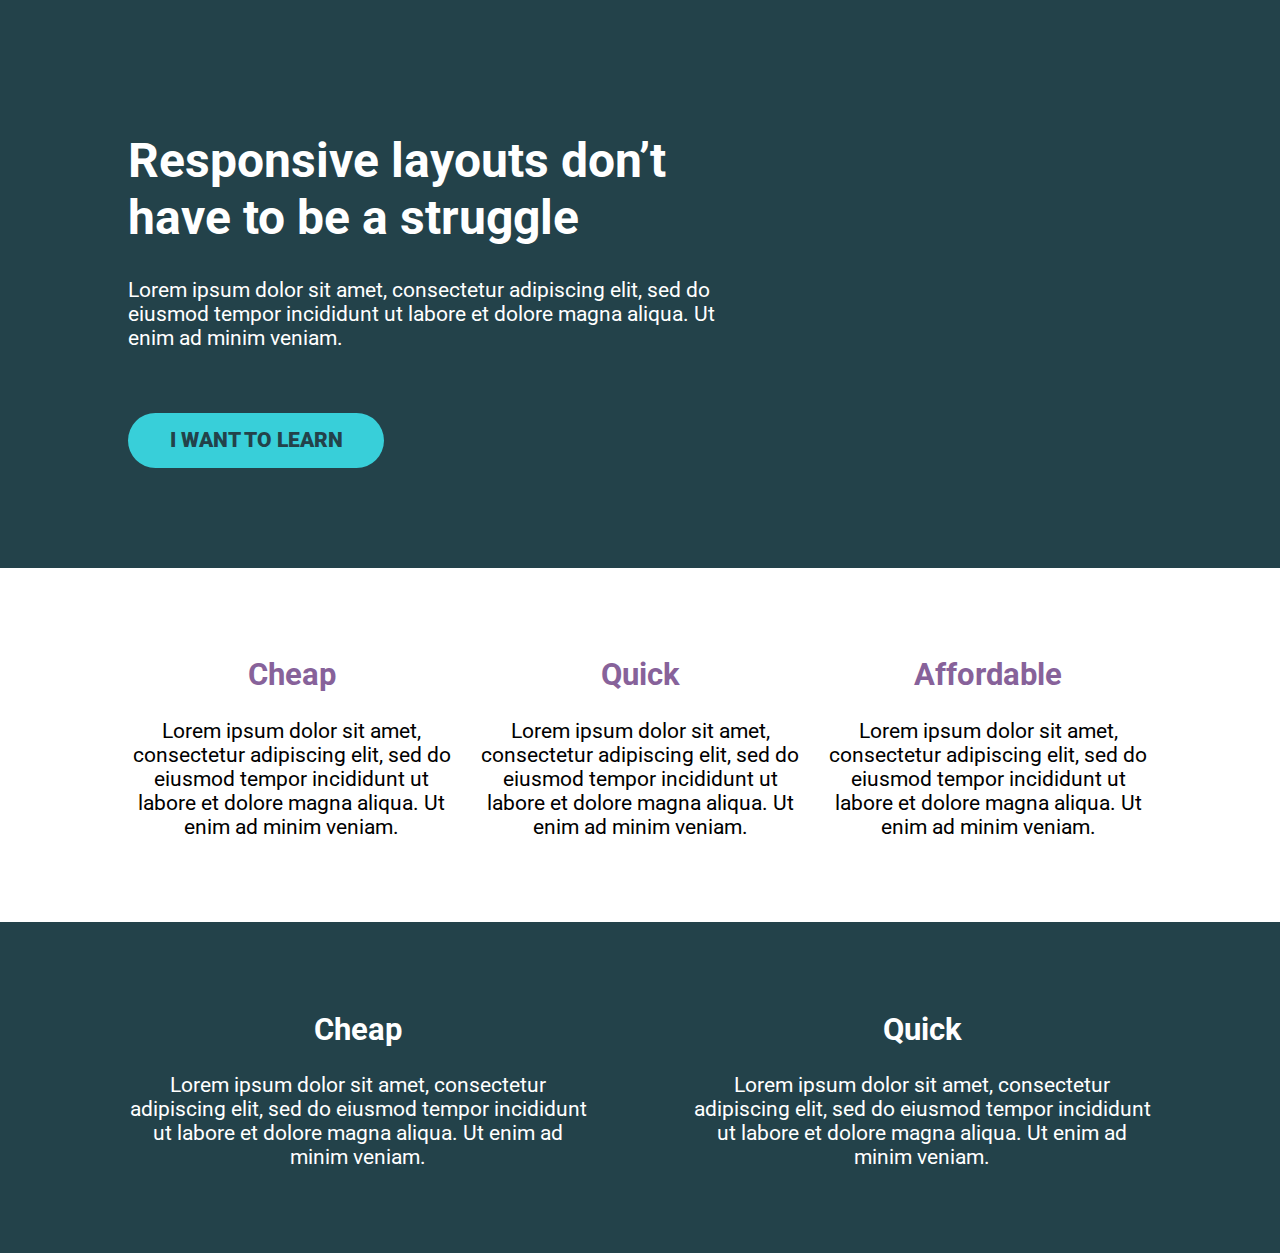
==== flexbox-challenge01/index.html @ 257ea93a "flexbox challenge 01" ====
<!DOCTYPE html>
<html lang="en">
<head>
    <meta charset="UTF-8">
    <meta name="viewport" content="width=device-width, initial-scale=1.0">
    <title>Challenge time!</title>
    <link href="https://fonts.googleapis.com/css2?family=Roboto:wght@400;900&display=swap" rel="stylesheet">
    <link rel="stylesheet" href="style.css">
</head>
<body>

    <div class="hero">
        <div class="container">
            <div class="hero__text">
                <h1>Responsive layouts don’t have to be a struggle</h1>
                <p>Lorem ipsum dolor sit amet, consectetur adipiscing elit, sed do eiusmod tempor incididunt ut labore et dolore magna aliqua. Ut enim ad minim veniam.</p>
                <a href="#" class="btn">I want to learn</a>
            </div>
        </div>
    </div>

    <div class="container">
        <div class="row">
            <div class="col">
                <h2>Cheap</h2>
                <p>Lorem ipsum dolor sit amet, consectetur adipiscing elit, sed do eiusmod tempor incididunt ut labore et dolore magna aliqua. Ut enim ad minim veniam.</p>
            </div>
            <div class="col">
                <h2>Quick</h2>
                <p>Lorem ipsum dolor sit amet, consectetur adipiscing elit, sed do eiusmod tempor incididunt ut labore et dolore magna aliqua. Ut enim ad minim veniam.</p>
            </div>
            <div class="col">
                <h2>Affordable</h2>
                <p>Lorem ipsum dolor sit amet, consectetur adipiscing elit, sed do eiusmod tempor incididunt ut labore et dolore magna aliqua. Ut enim ad minim veniam.</p>
            </div>
        </div>
    </div>

    <footer>
        <div class="container row">
            <div class="col">
                <h2>Cheap</h2>
                <p>Lorem ipsum dolor sit amet, consectetur adipiscing elit, sed do eiusmod tempor incididunt ut labore et dolore magna aliqua. Ut enim ad minim veniam.</p>
            </div>
            <div class="col">
                <h2>Quick</h2>
                <p>Lorem ipsum dolor sit amet, consectetur adipiscing elit, sed do eiusmod tempor incididunt ut labore et dolore magna aliqua. Ut enim ad minim veniam.</p>
            </div>
        </div>
    </footer>

</body>
</html>
---- flexbox-challenge01/style.css ----
/*
////// For this challenge ///////

- You will have to modify the HTML

- You can add new classes in the HTML
  if you need to

// Requirements
1. The headings in the first row must be
   a different color
2. The two .col at the bottom must go next
   to one another
3. The section at the bottom should have
   a dark background color and a different
   color of text
4. I've removed the "gap" that I created,
   so you'll have to add it back in

   */

*, *::before, *::after {
    box-sizing: border-box;
}

body {
    margin: 0;
    font-family: 'Roboto', sans-serif;
    font-size: 1.3rem;
}

h1 {
    font-size: 3rem;
}

h2 {
    color: #87629A;
}

.container {
    width: 80%;
    max-width: 1100px;
    margin: 0 auto;
}

.container .col {
    padding: 3em 0;
}

.row {
    /* display: flex => flex container */
    display: flex;

    /* can't use yet */
    /* gap: 100px; */
}

.col + .col {
    margin-left: 1em;
}

footer {
    background-color: #23424A;
    color: white;
}

footer h2 {
    color: white;
}

footer .col + .col {
    margin-left: 5em;
}

footer .col {
    padding: 3em 0;
}

.col {
    /* these are now flex items */
    width: 100%;
    text-align: center;
}

.hero {
    padding: 100px 0;
    background-color: #23424A;
    color: #FFF;
}

.hero__text {
    width: 60%;
}

.hero p {
    margin-bottom: 3em;
}

.three-col__title {
    color: purple;
}

/* bonne pratique : */
.accent-text {
    color: purple;
}

.btn {
    display: inline-block;
    text-decoration: none;
    text-transform: uppercase;
    color: #23424A;
    font-weight: 900;
    background-color: #38CFD9;
    padding: .75em 2em;
    border-radius: 100px;
}

.btn:hover,
.btn:focus {
    opacity: .75;
}
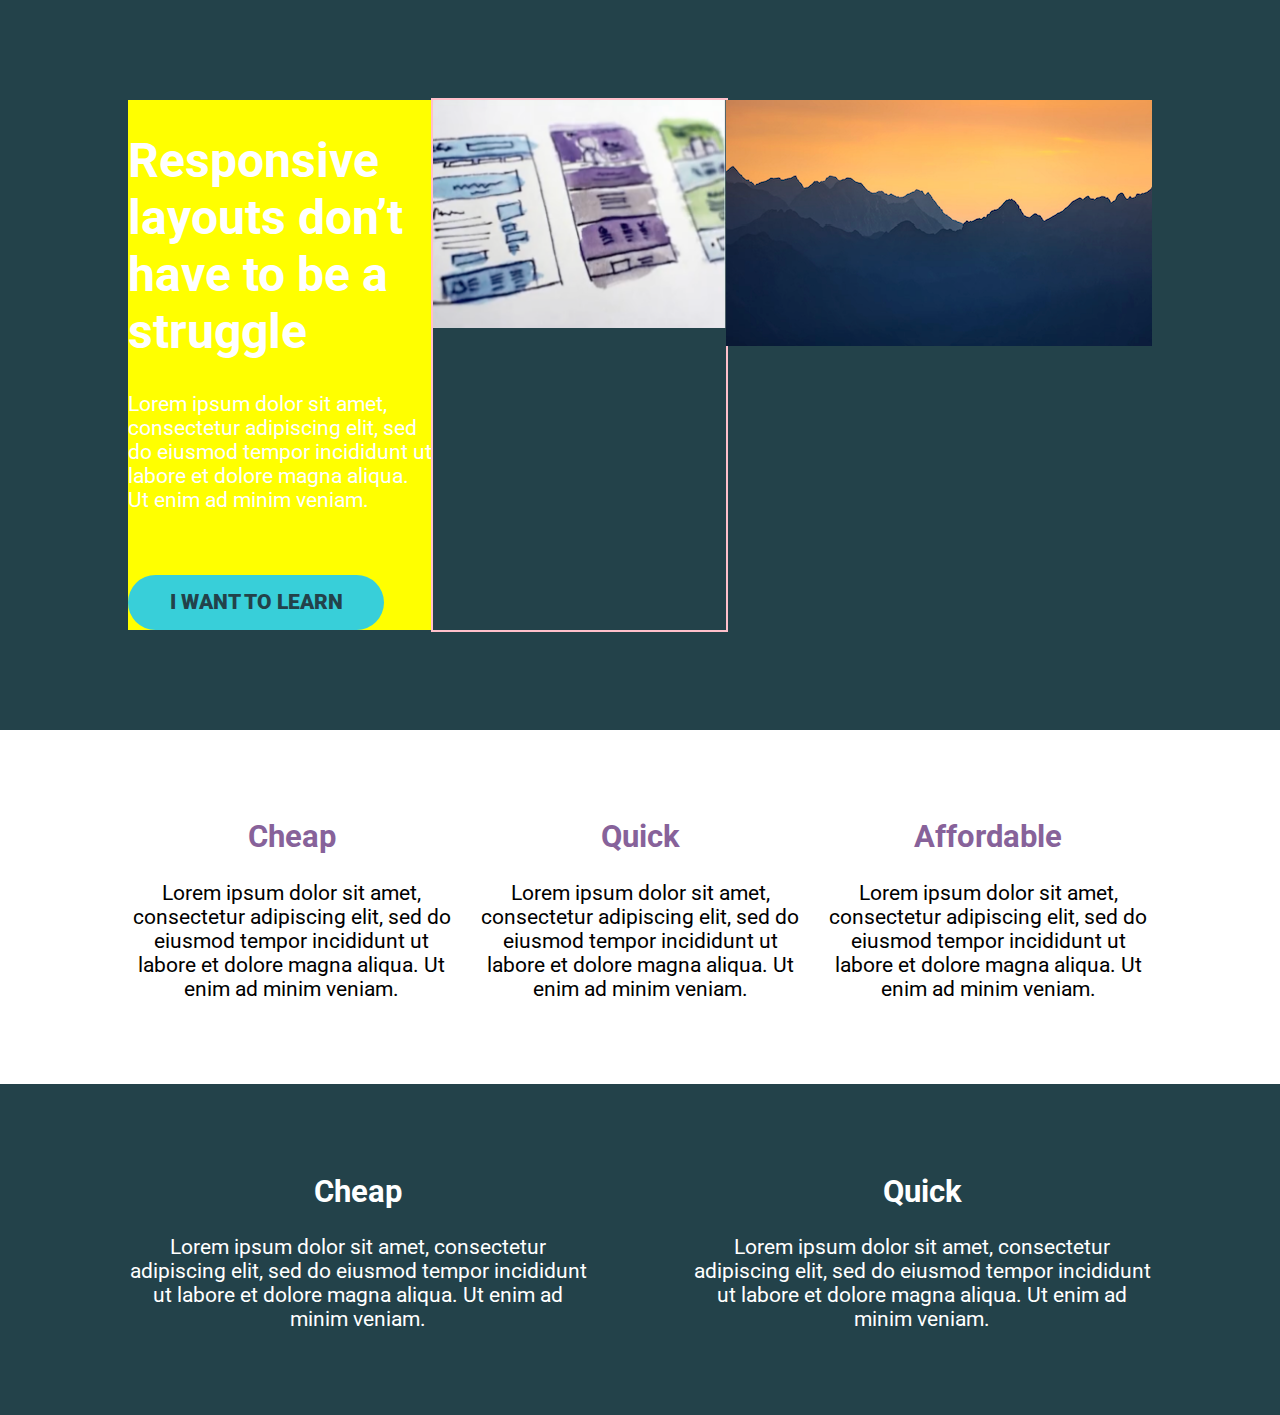
==== commit a6ebd9c2: "flexbox-challenge01" ====
--- a/flexbox-challenge01/index.html
+++ b/flexbox-challenge01/index.html
@@ -10,12 +10,18 @@
 <body>
 
     <div class="hero">
-        <div class="container">
+        <div class="container row">
             <div class="hero__text">
                 <h1>Responsive layouts don’t have to be a struggle</h1>
                 <p>Lorem ipsum dolor sit amet, consectetur adipiscing elit, sed do eiusmod tempor incididunt ut labore et dolore magna aliqua. Ut enim ad minim veniam.</p>
                 <a href="#" class="btn">I want to learn</a>
             </div>
+            <!-- C'est la div qui est stretch, pas l'image -->
+            <div style="outline: 2px solid pink">
+                <img class="hero__img" src="img/hero-img.png" alt="sketches" />
+            </div>
+            <!-- Alternative : on utilise un align-self: flex-start sur un element (en dehors du div) -->
+            <img class="hero__img" src="img/mountains.png" alt="">
         </div>
     </div>
 
--- a/flexbox-challenge01/style.css
+++ b/flexbox-challenge01/style.css
@@ -27,6 +27,10 @@
     margin: 0;
     font-family: 'Roboto', sans-serif;
     font-size: 1.3rem;
+}
+
+img {
+    max-width: 100%;
 }
 
 h1 {
@@ -90,10 +94,15 @@
 
 .hero__text {
     width: 60%;
+    background: yellow;
 }
 
 .hero p {
     margin-bottom: 3em;
+}
+
+.hero__img {
+    align-self: flex-start;
 }
 
 .three-col__title {
